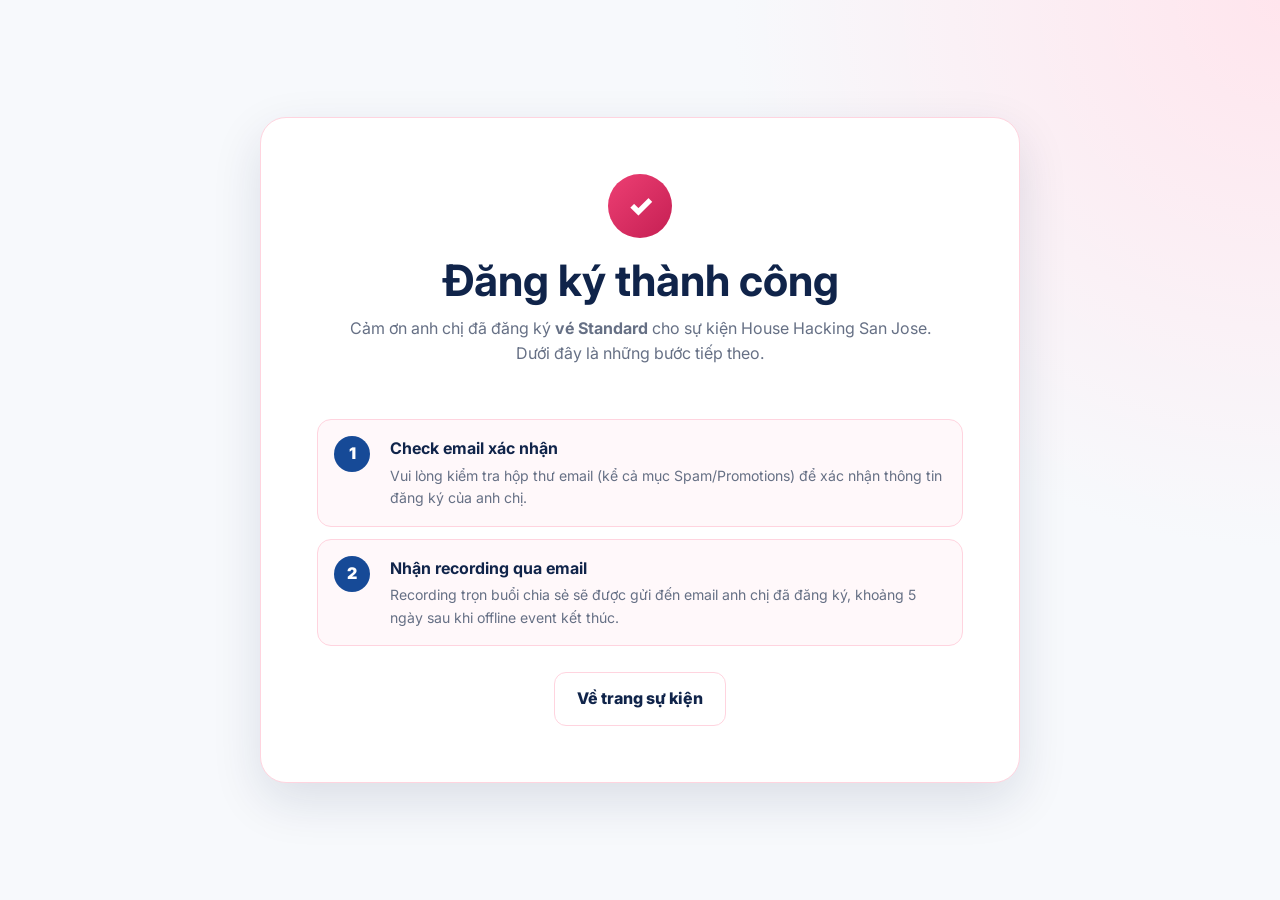
==== standard-ty/index.html @ 675fc3d3 "Initial commit: House Hacking San Jose landing site with Meta Pixel tracking on all pages" ====
<!doctype html>
<html lang="vi">
<head>
  <meta charset="utf-8"><meta name="viewport" content="width=device-width,initial-scale=1">
  <title>Đăng ký thành công — Evan Coaching</title>
  <meta name="description" content="Xác nhận đăng ký vé Standard sự kiện House Hacking San Jose.">
  <link rel="icon" href="../favicon.svg" type="image/svg+xml"><link rel="stylesheet" href="../styles.css">
  <!-- Meta Pixel Code -->
  <script src="/pixel-base.js"></script>
  <!-- End Meta Pixel Code -->
</head>
<body class="thank-page">
<noscript><img height="1" width="1" style="display:none"
src="https://www.facebook.com/tr?id=529476062863594&ev=PageView&noscript=1"
/></noscript>
  <main class="thank-card">
    <span class="success-icon">✓</span>
    <h1>Đăng ký thành công</h1>
    <p class="standard-recap">Cảm ơn anh chị đã đăng ký <strong>vé Standard</strong> cho sự kiện House Hacking San Jose. Dưới đây là những bước tiếp theo.</p>

    <div class="steps">
      <div class="step"><span class="step-num">1</span><div><strong>Check email xác nhận</strong><p>Vui lòng kiểm tra hộp thư email (kể cả mục Spam/Promotions) để xác nhận thông tin đăng ký của anh chị.</p></div></div>
      <div class="step"><span class="step-num">2</span><div><strong>Nhận recording qua email</strong><p>Recording trọn buổi chia sẻ sẽ được gửi đến email anh chị đã đăng ký, khoảng 5 ngày sau khi offline event kết thúc.</p></div></div>
    </div>

    <div class="actions"><a class="btn secondary" href="../" data-track-content="back-to-event">Về trang sự kiện</a></div>
  </main>
  <script src="../app.js"></script>
</body>
</html>
---- styles.css ----
@import url('https://fonts.googleapis.com/css2?family=Inter:wght@400;500;600;700;800;900&display=swap');

:root {
  --ink: #10244a;
  --ink-2: #263b62;
  --blue: #164a97;
  --pink: #ed3f73;
  --pink-dark: #c51f53;
  --rose-50: #fff8fa;
  --rose-100: #ffe9ef;
  --rose-200: #ffd4df;
  --muted: #667085;
  --white: #ffffff;
  --shadow: 0 18px 50px rgba(16, 36, 74, .12);
}

* { box-sizing: border-box; }
html { scroll-behavior: smooth; }
body {
  margin: 0;
  color: var(--ink);
  background: #fff;
  font-family: Inter, system-ui, -apple-system, BlinkMacSystemFont, "Segoe UI", sans-serif;
  font-size: 16px;
  line-height: 1.6;
}
img { display: block; max-width: 100%; }
a { color: inherit; }
button, input, select { font: inherit; }
.container { width: min(1180px, calc(100% - 40px)); margin: 0 auto; }
.eyebrow {
  margin: 0 0 14px;
  color: var(--pink-dark);
  font-size: .82rem;
  font-weight: 900;
  letter-spacing: .12em;
  text-transform: uppercase;
}
.section-title { margin: 0; font-size: clamp(1.9rem, 4.2vw, 3.35rem); line-height: 1.06; letter-spacing: -.045em; }
.section-lede { margin: 22px auto 0; max-width: 680px; color: var(--muted); font-size: 1.05rem; line-height: 1.65; }
.btn {
  display: inline-flex;
  align-items: center;
  justify-content: center;
  min-height: 52px;
  padding: 13px 22px;
  border: 0;
  border-radius: 12px;
  color: white;
  background: linear-gradient(135deg, var(--pink), var(--pink-dark));
  box-shadow: 0 10px 25px rgba(227, 62, 110, .28);
  font-weight: 800;
  text-decoration: none;
  cursor: pointer;
  transition: transform .2s ease, box-shadow .2s ease;
}
.btn:hover { transform: translateY(-2px); box-shadow: 0 14px 30px rgba(227, 62, 110, .34); }
.btn:focus-visible, input:focus-visible, select:focus-visible, a:focus-visible { outline: 3px solid rgba(22, 74, 151, .35); outline-offset: 3px; }
.btn.secondary { color: var(--ink); background: white; border: 1.5px solid var(--rose-200); box-shadow: none; }
.btn.full { width: 100%; }

/* Mobile-only sticky bottom CTA */
.mobile-sticky-cta { display: none; }

/* Hero */
.hero { position: relative; overflow: hidden; background: #eaf5ff; aspect-ratio: 2 / 1; min-height: 500px; }
.hero-bg { position: absolute; inset: 0; width: 100%; height: 100%; object-fit: cover; object-position: 30% center; }
.hero-shell { position: absolute; inset: 0; z-index: 3; display: grid; grid-template-columns: 1fr auto; column-gap: 24px; align-items: center; }
.hero-mobile-copy { display: none; }
.mobile-brand-logo, .mobile-hero-poster { display: none; }
.hero-info { grid-column: 2; justify-self: end; width: 460px; flex-shrink: 0; margin: 0; padding: clamp(22px, 2.6vw, 32px); border: 1px solid rgba(255,255,255,.8); border-radius: 22px; background: rgba(255,248,250,.93); box-shadow: var(--shadow); backdrop-filter: blur(16px); text-align: left; }
.hero-info-subtitle { margin: 0 0 20px; color: var(--ink-2); font-size: .96rem; line-height: 1.55; }
.hero-info-details { display: grid; gap: 10px; padding: 0; margin: 0 0 24px; list-style: none; }
.hero-info-details li { padding: 12px 14px; border: 1px solid var(--rose-200); border-radius: 12px; color: var(--ink); background: #fff; font-size: .92rem; font-weight: 700; }
.hero-slots-note { margin: 12px 0 22px; color: var(--pink-dark); font-size: .88rem; font-weight: 800; }

/* Reusable badge + accent + reveal-on-scroll */
.badge-pill { display: inline-flex; width: fit-content; margin: 0 auto 16px; padding: 8px 16px; border: 1px solid var(--rose-200); border-radius: 999px; color: var(--pink-dark); background: var(--rose-100); font-size: .8rem; font-weight: 700; letter-spacing: .02em; }
.accent { color: var(--pink); }
.reveal-card { opacity: 0; transform: translateY(28px); transition: transform .3s ease, box-shadow .3s ease, opacity .6s ease, transform .6s ease; }
.reveal-card.is-visible { opacity: 1; transform: translateY(0); }

/* Intro header (below hero) */
.intro-header { padding: 64px 0 40px; text-align: center; }
.intro-title { margin: 0 auto; max-width: 760px; color: var(--ink); font-size: clamp(2.1rem, 4.8vw, 3.6rem); font-weight: 900; line-height: 1.05; letter-spacing: -.04em; }
.intro-subheading { margin: 20px auto 0; max-width: 680px; color: var(--pink-dark); font-size: clamp(1.4rem, 3vw, 2.15rem); font-weight: 800; line-height: 1.25; letter-spacing: -.01em; }
.intro-subheading .accent { color: var(--pink-dark); }
.intro-lede { margin: 24px auto 0; max-width: 560px; color: var(--muted); font-size: 1rem; line-height: 1.6; }

/* WHO / Pain point */
.who-section { padding: 48px 0 56px; border-top: 1px solid var(--rose-200); text-align: center; }
.who-section .section-title { max-width: 700px; margin: 0 auto; }
.who-grid { display: grid; grid-template-columns: repeat(2, 1fr); gap: 20px; margin-top: 42px; text-align: left; }
.who-card { display: flex; gap: 14px; align-items: flex-start; padding: 22px 24px; border: 1px solid var(--rose-200); border-radius: 16px; background: var(--rose-50); box-shadow: 0 8px 20px rgba(16,36,74,.05); }
.who-icon { display: flex; flex-shrink: 0; align-items: center; justify-content: center; width: 44px; height: 44px; border-radius: 12px; background: #fff; box-shadow: 0 4px 10px rgba(16,36,74,.08); font-size: 1.3rem; }
.who-card p { margin: 0; color: var(--ink-2); font-size: 1rem; font-weight: 600; line-height: 1.55; }

/* Fit / qualifying section */
.fit-section { padding: 56px 0; background: var(--rose-50); text-align: center; }
.fit-section .section-title { max-width: 760px; margin: 0 auto; }
.fit-grid { display: grid; gap: 14px; max-width: 760px; margin: 32px auto 0; text-align: left; }
.fit-item { display: flex; gap: 12px; align-items: flex-start; padding: 16px 20px; border: 1px solid var(--rose-200); border-radius: 14px; background: #fff; }
.fit-item .check { flex-shrink: 0; color: #07854d; font-size: 1.1rem; font-weight: 900; }
.fit-item p { margin: 0; color: var(--ink); font-size: .98rem; font-weight: 700; line-height: 1.5; }
.fit-note { max-width: 640px; margin: 28px auto 0; padding: 14px 18px; border: 1px dashed var(--rose-200); border-radius: 12px; color: var(--muted); font-size: .85rem; line-height: 1.5; }
.fit-note strong { color: var(--pink-dark); }

/* Countdown */
.countdown-section { padding: 52px 0; color: #fff; background: linear-gradient(120deg, #10244a, #164a97); }
.countdown-grid { display: grid; grid-template-columns: 1fr auto; gap: 36px; align-items: center; }
.countdown-section .eyebrow { color: #ff9fba; }
.countdown-section h2 { margin: 0; font-size: clamp(1.55rem, 3vw, 2.4rem); line-height: 1.2; }
.event-details { display: flex; flex-wrap: wrap; gap: 10px 22px; margin-top: 26px; color: #d9e6ff; font-size: .92rem; }
.prominent-details { font-size: 1.08rem; font-weight: 800; }
.timer { display: grid; grid-template-columns: repeat(4, 82px); gap: 10px; }
.time-box { padding: 12px 8px; border: 1px solid rgba(255,255,255,.22); border-radius: 14px; background: rgba(255,255,255,.1); text-align: center; }
.time-box strong { display: block; font-size: 1.8rem; line-height: 1.05; }
.time-box span { font-size: .66rem; letter-spacing: .08em; opacity: .78; }
.countdown-timer-col { display: flex; flex-direction: column; align-items: center; gap: 18px; }
.countdown-cta { width: 100%; max-width: 340px; }

/* Solution / video */
.solution-section { padding: 88px 0 92px; text-align: center; }
.solution-section .section-title { max-width: 640px; margin: 0 auto; }
.video-hook { display: flex; align-items: center; justify-content: center; gap: 10px; margin: 22px auto 0; color: var(--pink-dark); font-size: .88rem; font-weight: 900; letter-spacing: .04em; }
.video-hook span { color: var(--pink); font-size: 1.05rem; animation: video-hook-bounce 1.4s ease-in-out infinite; }
.video-hook span:last-child { animation-delay: .15s; }
@keyframes video-hook-bounce { 0%, 100% { transform: translateY(0); } 50% { transform: translateY(4px); } }
.video-wrap { position: relative; overflow: hidden; max-width: 800px; margin: 14px auto 0; aspect-ratio: 16/9; border-radius: 22px; background: #0b1630; box-shadow: var(--shadow); }
.video-wrap iframe { width: 100%; height: 100%; border: 0; }
.video-timer { display: grid; grid-template-columns: repeat(4, 76px); gap: 10px; justify-content: center; margin: 28px auto 0; }
.video-timer .time-box { padding: 10px 6px; border: 1px solid var(--rose-200); border-radius: 12px; background: var(--rose-50); }
.video-timer .time-box strong { display: block; color: var(--ink); font-size: 1.5rem; line-height: 1.05; }
.video-timer .time-box span { color: var(--muted); font-size: .64rem; letter-spacing: .08em; }
.video-cta { margin: 24px auto 0; }

.speakers-section { padding: 40px 0 76px; background: var(--rose-50); }
.speakers-head { margin-bottom: 24px; text-align: center; }
.speaker-grid { max-width: 800px; margin: 0 auto; display: grid; grid-template-columns: repeat(3, 1fr); gap: 36px; }
.speaker-card { overflow: hidden; border-radius: 16px; background: none; opacity: 0; transform: translateY(28px); transition: transform .4s ease, opacity .6s ease; }
.speaker-card.is-visible { opacity: 1; transform: translateY(0); }
.speaker-card:hover { transform: translateY(-6px); }
.speaker-card img { display: block; width: 100%; aspect-ratio: 5/8; object-fit: cover; }

/* Agenda */
.agenda-section { padding: 64px 0 64px; background: #fff; border-top: 1px solid var(--rose-200); }
.agenda-head { margin-bottom: 32px; text-align: center; }
.agenda-grid { display: grid; grid-template-columns: repeat(3, 1fr); gap: 22px; }
.agenda-card { padding: 28px 24px; border: 1px solid var(--rose-200); border-radius: 16px; background: var(--rose-50); opacity: 0; transform: translateY(24px); transition: opacity .6s ease, transform .6s ease; }
.agenda-card.is-visible { opacity: 1; transform: translateY(0); }
.agenda-num { display: block; margin-bottom: 12px; color: var(--pink); font-size: 2.8rem; font-weight: 900; letter-spacing: -.03em; }
.agenda-card h3 { margin: 0 0 10px; color: var(--ink); font-size: 1.08rem; font-weight: 800; line-height: 1.4; }
.agenda-card h3 .accent { color: var(--pink); }
.agenda-card p { margin: 0; color: var(--muted); font-size: .88rem; line-height: 1.6; }
.agenda-note { max-width: 680px; margin: 34px auto 0; color: var(--muted); font-size: .92rem; line-height: 1.65; text-align: center; }
.agenda-cta-wrap { margin-top: 22px; text-align: center; }

/* Tickets */
.tickets-section { padding: 94px 0; }
.tickets-head { margin-bottom: 42px; text-align: center; }
.ticket-grid { display: grid; grid-template-columns: 1fr 1fr; gap: 28px; align-items: stretch; max-width: 1000px; margin: 0 auto; }
.ticket-card { position: relative; display: flex; flex-direction: column; justify-content: space-between; padding: 32px 28px; border: 1px solid var(--rose-200); border-radius: 20px; background: #fff; box-shadow: 0 10px 25px rgba(180,24,36,.05); }
.ticket-card.vip { border: 2px solid var(--pink); background: linear-gradient(180deg, var(--rose-50), #fff); box-shadow: 0 16px 36px rgba(227,78,107,.12); }
.ticket-badge { position: absolute; top: -15px; left: 50%; transform: translateX(-50%); padding: 6px 17px; border-radius: 20px; color: #fff; background: linear-gradient(135deg,var(--pink),var(--pink-dark)); font-size: .68rem; font-weight: 900; letter-spacing: .06em; white-space: nowrap; }
.ticket-kicker { color: var(--muted); font-size: .73rem; font-weight: 900; letter-spacing: .1em; }
.ticket-card.vip .ticket-kicker { color: var(--pink-dark); }
.ticket-card h3 { margin: 5px 0 16px; font-size: 1.5rem; }
.price { display: flex; align-items: baseline; gap: 8px; padding-bottom: 18px; border-bottom: 1px dashed var(--rose-200); }
.price strong { color: var(--pink); font-size: 2.5rem; line-height: 1; }
.price span { color: var(--muted); font-size: .84rem; }
.tag { display: inline-block; margin: 10px 0 14px; padding: 4px 9px; border: 1px solid var(--rose-200); border-radius: 7px; color: var(--pink-dark); background: var(--rose-50); font-size: .74rem; font-weight: 700; }
.perks { padding: 0; margin: 0 0 24px; list-style: none; }
.perks li { display: flex; gap: 9px; margin: 11px 0; color: #3d4c67; font-size: .9rem; line-height: 1.48; }
.perks li::before { content: "✓"; color: var(--pink); font-weight: 900; }
.vip-highlight { margin: 0 0 16px; padding-bottom: 12px; border-bottom: 1px dashed var(--rose-200); }
.vip-highlight b { display: block; margin-bottom: 6px; color: var(--pink-dark); font-size: .75rem; letter-spacing: .05em; }
.vip-highlight-sub { display: block; margin-bottom: 10px; color: var(--muted); font-size: .76rem; font-weight: 700; letter-spacing: .02em; }
.vip-highlight p { margin: 6px 0; color: var(--pink-dark); font-size: .92rem; font-weight: 800; line-height: 1.4; }
.microcopy { margin: 8px 0 0; color: var(--muted); text-align: center; font-size: .75rem; }

/* CTA/footer */
.closing { padding: 78px 0; color: var(--ink); background: var(--rose-50); text-align: center; border-top: 1px solid var(--rose-200); }
.closing .section-title { max-width: 700px; margin: 0 auto; }
.closing-contrast { display: grid; grid-template-columns: repeat(2, 1fr); gap: 20px; max-width: 900px; margin: 36px auto 0; text-align: left; }
.closing-col { padding: 26px 26px; border-radius: 18px; }
.closing-col-label { display: block; margin-bottom: 10px; font-size: .76rem; font-weight: 900; letter-spacing: .05em; text-transform: uppercase; }
.closing-col p { margin: 0; font-size: .98rem; line-height: 1.6; font-weight: 600; }
.closing-before { border: 1px solid rgba(197,31,83,.22); background: var(--rose-100); }
.closing-before .closing-col-label { color: var(--pink-dark); }
.closing-before p { color: var(--ink-2); }
.closing-after { border: 1px solid rgba(7,133,77,.28); background: #f2fbf6; }
.closing-after .closing-col-label { color: #07854d; }
.closing-after p { color: var(--ink); }
.closing-subtext { max-width: 640px; margin: 30px auto 0; color: var(--muted); font-size: 1rem; line-height: 1.6; font-weight: 600; }
.closing-actions { display: flex; flex-wrap: wrap; align-items: center; justify-content: center; gap: 14px; margin-top: 26px; }
.btn.closing-single-cta { min-width: 0; min-height: 42px; padding: 9px 22px; color: #fff; background: var(--blue); border: none; box-shadow: 0 8px 18px rgba(22,74,151,.25); font-size: .86rem; }
.btn.closing-single-cta:hover { background: #0d3a7a; box-shadow: 0 10px 22px rgba(22,74,151,.3); }
.closing-ps { max-width: 640px; margin: 26px auto 0; padding: 14px 18px; border: 1px dashed var(--rose-200); border-radius: 12px; color: var(--muted); font-size: .84rem; line-height: 1.55; }
.closing-ps strong { color: var(--pink-dark); }
.site-footer { padding: 64px 0 34px; color: var(--ink); background: #fff; border-top: 1px solid #f0f2f5; }
.footer-grid { display: grid; grid-template-columns: .9fr 1fr .8fr 1.25fr; gap: 56px; align-items: start; }
.footer-col a { display: block; margin: 0 0 17px; color: #081a3c; font-size: .94rem; font-weight: 500; text-decoration: none; }
.footer-col a:hover { color: var(--pink-dark); }
.footer-primary a { margin-bottom: 14px; font-size: 1.55rem; font-weight: 700; line-height: 1.12; letter-spacing: -.035em; }
.footer-brand { display: flex; flex-direction: column; align-items: flex-start; gap: 18px; }
.footer-logo { display: flex; justify-content: flex-start; text-decoration: none; }
.footer-logo img { width: 150px; height: auto; }
.footer-certs { display: flex; flex-direction: column; align-items: flex-start; gap: 12px; }
.footer-certs img { height: 32px; width: auto; }
.footer-license { display: flex; flex-direction: column; align-items: flex-start; gap: 3px; color: var(--muted); font-size: .74rem; font-weight: 600; text-align: left; }
.copyright { margin-top: 44px; padding-top: 28px; border-top: 1px solid #e4e7ec; color: var(--ink-2); font-size: .9rem; text-align: center; }

/* Form pages */
.form-page { min-height: 100vh; padding: 16px 0 70px; background: radial-gradient(circle at top right, #ffe8ef 0, transparent 30%), #f7f9fc; }
.brand-link { display: none; align-items: center; margin-bottom: 28px; text-decoration: none; }
.brand-link img { width: 132px; height: auto; }
.form-layout { max-width: 1040px; margin: 0 auto; }
.ticket-highlight { color: var(--pink-dark); }

/* Unified master card: one shell, two tinted zones, thin divider between them */
.form-unified-card { display: grid; grid-template-columns: .72fr 1.28fr; align-items: stretch; border: 1px solid var(--rose-200); border-radius: 22px; background: #fff; box-shadow: var(--shadow); overflow: hidden; }
.vip-flow { min-width: 0; }
.form-summary { padding: 40px 34px; background: var(--rose-50); border-right: 1px solid var(--rose-200); }
.eva-sidebar-badge { display: inline-flex; align-items: center; width: fit-content; margin-bottom: 16px; padding: 4px 12px; border-radius: 20px; background: var(--pink-dark); color: #fff; font-size: 11px; font-weight: 800; text-transform: uppercase; letter-spacing: .5px; }
.form-summary h1 { margin: 6px 0 12px; color: var(--ink); font-size: 2rem; line-height: 1.15; }
.form-summary p { color: var(--ink-2); }
.summary-list { padding: 0; margin: 22px 0 0; list-style: none; }
.summary-list li { margin: 11px 0; color: var(--ink); font-size: .9rem; }
.form-card { padding: 40px 34px; border: none; border-radius: 0; background: transparent; box-shadow: none; }
.form-card h2 { margin: 0 0 6px; font-size: 1.55rem; }
.form-intro { margin: 0 0 24px; color: var(--muted); font-size: .9rem; }
.step-heading { margin-bottom: 26px; padding-bottom: 22px; border-bottom: 1px solid var(--rose-200); }
.step-heading h2 { margin: 0; color: var(--blue); font-size: 1.8rem; font-weight: 900; text-transform: uppercase; }
.step-heading .form-intro { margin: 7px 0 0; max-width: 560px; font-size: .98rem; line-height: 1.55; }
.field { margin-bottom: 20px; }
.field label, .field legend { display: block; margin-bottom: 7px; color: var(--ink); font-size: .9rem; font-weight: 750; }
.required { color: var(--pink); }
.field input[type="text"], .field input[type="tel"], .field input[type="email"], .field select { width: 100%; min-height: 48px; padding: 11px 13px; border: 1px solid var(--rose-200); border-radius: 10px; color: var(--ink); background: var(--rose-50); }
.field input:focus, .field select:focus { border-color: var(--pink); background: #fff; outline: 3px solid rgba(237,63,115,.1); }
.two-col { display: grid; grid-template-columns: 1fr 1fr; gap: 16px; }
fieldset { padding: 0; border: 0; }
.radio-grid { display: grid; grid-template-columns: repeat(3,1fr); gap: 10px; }
.radio-box { display: flex; gap: 8px; align-items: center; min-height: 48px; padding: 10px 12px; border: 1px solid var(--rose-200); border-radius: 10px; background: var(--rose-50); font-size: .84rem; cursor: pointer; }
.field label.radio-box { display: flex; margin-bottom: 0; }
.radio-box:has(input:checked) { border-color: var(--pink); background: #fff; box-shadow: 0 0 0 3px rgba(237,63,115,.08); }
.radio-box input { accent-color: var(--pink); }
.consent { display: flex; gap: 10px; align-items: flex-start; margin: 20px 0; color: #526078; font-size: .8rem; }
.consent input { margin-top: 3px; accent-color: var(--pink); }
.secure-note { margin: 12px 0 0; color: var(--muted); text-align: center; font-size: .72rem; }
.survey-question { margin: 0; padding: 24px; border: 2px solid rgba(237,63,115,.45); border-radius: 18px; background: linear-gradient(145deg, #fff5f8 0%, #ffffff 58%, #f6faff 100%); box-shadow: 0 16px 38px rgba(197,31,83,.12); }
.survey-question .question-title { width: 100%; margin: 10px 0 16px; color: var(--ink); font-size: 1.08rem; line-height: 1.4; }
.question-meta { display: flex; align-items: center; justify-content: space-between; color: var(--pink-dark); font-size: .72rem; font-weight: 900; letter-spacing: .06em; text-transform: uppercase; }
.question-meta span:last-child { color: #8a96aa; }
.choice-list { grid-template-columns: 1fr; }
.choice-list .radio-box { min-height: 58px; padding: 13px 14px; font-size: .92rem; }
.choice-list .radio-box > span { display: block; }
.choice-list small { display: block; margin-top: 2px; color: var(--muted); font-size: .75rem; font-weight: 500; line-height: 1.35; }
.consent-card { margin: 0; padding: 16px; border: 1px solid var(--rose-200); border-radius: 12px; background: var(--rose-50); font-size: .88rem; line-height: 1.5; cursor: pointer; }
.consent-card:has(input:checked) { border-color: var(--pink); background: white; box-shadow: 0 0 0 3px rgba(237,63,115,.08); }
.step-back { display: inline-flex; align-items: center; min-height: 28px; margin: 0 0 16px; padding: 4px 8px; border: 0; border-radius: 7px; color: #7b879b; background: #eef1f5; box-shadow: none; font-size: .72rem; font-weight: 700; line-height: 1; text-decoration: none; cursor: pointer; }
.step-back:hover { color: #526078; background: #e4e8ee; }
.survey-card-footer { display: flex; justify-content: flex-end; margin-top: 22px; padding-top: 18px; border-top: 1px solid rgba(237,63,115,.14); }
.step-next { min-height: 44px; padding: 11px 22px; border-radius: 10px; font-size: .88rem; }
.survey-contact { margin: 0; padding: 24px; border: 2px solid rgba(22,74,151,.24); border-radius: 18px; background: linear-gradient(145deg, #f3f8ff, #fff); box-shadow: 0 16px 38px rgba(22,74,151,.11); }
.ticket-confirmation, .checkout-total { display: flex; justify-content: space-between; gap: 12px; padding: 13px 14px; border: 1px solid var(--rose-200); border-radius: 10px; color: var(--ink-2); background: var(--rose-50); font-size: .88rem; }
.checkout-total { margin: 20px 0; align-items: center; color: var(--ink); font-size: 1rem; }
.checkout-total strong { color: var(--pink-dark); font-size: 1.35rem; }
.contact-heading { margin-bottom: 22px; }
.contact-heading > span { color: var(--blue); font-size: .72rem; font-weight: 900; letter-spacing: .08em; text-transform: uppercase; }
.contact-heading h3 { margin: 5px 0 5px; font-size: 1.3rem; }
.contact-heading p { margin: 0; color: var(--muted); font-size: .84rem; }
.vip-final-step { margin: 0; }
.vip-final-step .step-heading { margin-bottom: 24px; }
.survey-slide[hidden] { display: none; }
.survey-slide.is-active { animation: survey-reveal .32s ease-out both; }
@keyframes survey-reveal { from { opacity: 0; transform: translateY(12px); } to { opacity: 1; transform: translateY(0); } }

/* HubSpot embedded form (Standard/VIP registration) — flat, no nested box */
.eva-hs-form-wrapper { background: transparent; border: none; border-radius: 0; padding: 0; max-width: 100%; margin: 0; box-shadow: none; }
.eva-hs-form-wrapper .hs-form, .eva-hs-form-wrapper fieldset { max-width: 100% !important; border: none !important; padding: 0 !important; margin: 0 !important; }
.eva-hs-form-wrapper .hs-richtext { font-size: 14px; font-weight: 800; color: var(--pink-dark); text-transform: uppercase; margin-bottom: 12px; }
.eva-hs-form-wrapper label.hs-form-field-display { font-size: 20px !important; font-weight: 800 !important; color: var(--ink) !important; margin-bottom: 24px !important; display: block !important; }
.eva-hs-form-wrapper .hs-form-required { color: var(--pink-dark); }
.eva-hs-form-wrapper ul.inputs-list { list-style: none; padding: 0 !important; margin: 0 0 24px 0 !important; display: flex; flex-direction: column; gap: 16px; }
.eva-hs-form-wrapper ul.inputs-list li { background: var(--rose-50); border: 1.5px solid var(--rose-200); border-radius: 12px; padding: 16px 20px; transition: all .2s ease; cursor: pointer; }
.eva-hs-form-wrapper ul.inputs-list li:hover { border-color: var(--pink-dark); background: #ffffff; }
.eva-hs-form-wrapper ul.inputs-list label { display: flex !important; align-items: center !important; gap: 12px !important; font-size: 16px !important; font-weight: 700 !important; color: var(--ink) !important; cursor: pointer; margin: 0 !important; }
.eva-hs-form-wrapper input[type="radio"], .eva-hs-form-wrapper input[type="checkbox"] { accent-color: var(--pink-dark); width: 20px; height: 20px; cursor: pointer; margin: 0 !important; }
.eva-hs-form-wrapper .field.hs-input, .eva-hs-form-wrapper input[type="text"], .eva-hs-form-wrapper input[type="tel"], .eva-hs-form-wrapper input[type="email"] { width: 100% !important; min-height: 48px; padding: 11px 13px; border: 1px solid var(--rose-200); border-radius: 10px; color: var(--ink); background: var(--rose-50); box-sizing: border-box; }
.eva-hs-form-wrapper input[type="text"]:focus, .eva-hs-form-wrapper input[type="tel"]:focus, .eva-hs-form-wrapper input[type="email"]:focus { border-color: var(--pink-dark); background: #fff; outline: 3px solid rgba(237,63,115,.1); }
.eva-hs-form-wrapper .hs_submit, .eva-hs-form-wrapper .actions { text-align: right; margin-top: 32px; border-top: 1px solid var(--rose-200); padding-top: 24px; }
.eva-hs-form-wrapper input[type="submit"], .eva-hs-form-wrapper button.hs-button { background: linear-gradient(135deg, var(--pink) 0%, var(--pink-dark) 100%) !important; color: #ffffff !important; font-size: 16px !important; font-weight: 800 !important; padding: 14px 32px !important; border: none !important; border-radius: 12px !important; cursor: pointer; box-shadow: 0 8px 20px rgba(237,63,115,.25) !important; transition: transform .2s ease !important; }
.eva-hs-form-wrapper input[type="submit"]:hover, .eva-hs-form-wrapper button.hs-button:hover { transform: translateY(-2px) !important; }
.eva-hs-form-wrapper .eva-btn-next-arrow { position: relative; padding-right: 48px !important; }
.eva-hs-form-wrapper button.hs-button::after { content: " →"; }
.eva-hs-form-wrapper .eva-btn-back-arrow { background: #f1f5f9 !important; color: #64748b !important; font-size: 14px !important; font-weight: 600 !important; padding: 8px 16px !important; border-radius: 8px !important; border: none !important; cursor: pointer; margin-bottom: 24px; display: inline-block; }
.eva-hs-form-wrapper .eva-btn-back-arrow::before { content: "← "; }
.eva-hs-form-wrapper .hs-error-msgs { padding: 0; margin: 6px 0 0; list-style: none; color: var(--pink-dark); font-size: .8rem; }

/* Thank you */
.thank-page { display: grid; min-height: 100vh; place-items: center; padding: 40px 20px; background: radial-gradient(circle at top right,#ffe5ed,transparent 35%), #f7f9fc; }
.thank-card { width: min(760px,100%); padding: clamp(28px,6vw,56px); border: 1px solid var(--rose-200); border-radius: 26px; background: #fff; box-shadow: var(--shadow); text-align: center; }
.success-icon { display: flex; width: 64px; height: 64px; align-items: center; justify-content: center; margin: 0 auto; border-radius: 50%; color: white; background: linear-gradient(135deg,var(--pink),var(--pink-dark)); font-size: 1.8rem; font-weight: 900; }
.thank-card h1 { margin: 18px 0 10px; font-size: clamp(1.8rem,5vw,2.7rem); line-height: 1.15; }
.thank-card > p { margin: 0 auto 26px; max-width: 610px; color: var(--muted); }
.ticket-followups { display: grid; gap: 12px; max-width: 650px; margin: 18px auto 28px; }
.ticket-followup { display: grid; gap: 5px; margin: 0; line-height: 1.55; }
.ticket-followup strong { font-size: .98rem; }
.ticket-followup span { color: var(--muted); font-size: .96rem; font-weight: 500; }
.ticket-followup-vip strong { color: var(--pink-dark); }
.ticket-followup-standard strong { color: var(--blue); }
.vip-call-highlight { display: flex; align-items: center; gap: 16px; max-width: 650px; margin: 18px auto 28px; padding: 18px 22px; border: 1.5px solid var(--pink-dark); border-radius: 16px; background: var(--rose-100); text-align: left; }
.vip-call-icon { flex: none; display: flex; width: 46px; height: 46px; align-items: center; justify-content: center; border-radius: 50%; background: var(--pink-dark); font-size: 1.35rem; }
.vip-call-highlight p { margin: 0; color: var(--ink); font-size: .98rem; line-height: 1.55; }
.vip-call-highlight strong { color: var(--pink-dark); }
.vip-call-number { white-space: nowrap; }
.standard-recap { max-width: 610px; margin: 0 auto 26px; color: var(--muted); }
.steps { display: grid; gap: 12px; margin: 26px 0; text-align: left; }
.step { display: grid; grid-template-columns: 42px 1fr; gap: 14px; align-items: start; padding: 16px; border: 1px solid var(--rose-200); border-radius: 14px; background: var(--rose-50); }
.step-num { display: flex; width: 36px; height: 36px; align-items: center; justify-content: center; border-radius: 50%; color: white; background: var(--blue); font-weight: 900; }
.step strong { display: block; margin-bottom: 3px; }
.step p { margin: 0; color: var(--muted); font-size: .88rem; }
.step-video { position: relative; overflow: hidden; grid-column: 1 / -1; margin-top: 12px; border-radius: 14px; aspect-ratio: 16 / 9; background: #0b1630; box-shadow: 0 10px 24px rgba(16,36,74,.14); }
.step-video iframe { position: absolute; inset: 0; width: 100%; height: 100%; border: 0; }
.actions { display: flex; flex-wrap: wrap; gap: 12px; justify-content: center; }

/* Visual reading order (independent of DOM order above). */
main { display: flex; flex-direction: column; }
main > .hero { order: 10; }
main > .intro-header { order: 20; }
main > .who-section { order: 30; }
main > .fit-section { order: 40; }
main > .solution-section { order: 50; }
main > .speakers-section { order: 70; }
main > .agenda-section { order: 80; }
main > .tickets-section { order: 90; }
main > .countdown-section { order: 95; }
main > .closing { order: 100; }

@media (max-width: 900px) {
  .countdown-grid { grid-template-columns: 1fr; }
  .timer { grid-template-columns: repeat(4,1fr); }
  .footer-grid { grid-template-columns: 1fr 1fr; gap: 34px; }
  .footer-logo { justify-content: flex-start; }
  .footer-brand { align-items: flex-start; }
  .footer-certs { justify-content: flex-start; }
  .footer-license { align-items: flex-start; text-align: left; }
  .form-unified-card { grid-template-columns: 1fr; }
  .form-summary { border-right: none; border-bottom: 1px solid var(--rose-200); }
}

@media (max-width: 767px) {
  .container { width: min(100% - 28px, 620px); }
  .hero {
    aspect-ratio: auto;
    min-height: auto;
    padding: 0;
    isolation: isolate;
    background: linear-gradient(155deg, #f1f8ff 0%, #f8fbff 54%, #fff8fa 100%);
  }
  .hero::before {
    content: "";
    position: absolute;
    z-index: 0;
    inset: -12%;
    background:
      radial-gradient(circle at 18% 16%, rgba(22,74,151,.16), transparent 34%),
      radial-gradient(circle at 88% 32%, rgba(83,161,217,.12), transparent 32%),
      radial-gradient(circle at 55% 72%, rgba(237,63,115,.08), transparent 36%);
    filter: blur(30px);
  }
  .hero-bg { display: none; }
  .hero-shell { position: static; display: block; min-height: auto; margin-top: 0; padding: 48px 0 36px; }
  .hero-mobile-copy { display: block; position: relative; z-index: 2; max-width: 540px; margin: 0 auto; padding: 0 5px; text-align: center; }
  .mobile-brand-logo { display: block; width: min(110px, 30vw); height: auto; margin: 0 auto 14px; }
  .mobile-hero-poster { display: block; width: 100%; height: auto; margin: 0 auto 18px; border-radius: 18px; box-shadow: 0 12px 28px rgba(16,36,74,.12); }
  .hero-mobile-copy .event-pill, #mobile-hero-title, .hero-mobile-copy .hero-subtitle, .hero-mobile-highlights { display: none; }
  .hero-mobile-copy .event-pill {
    display: inline-block;
    padding: 7px 13px;
    border-radius: 8px;
    color: white;
    background: var(--blue);
    box-shadow: 0 7px 18px rgba(22,74,151,.18);
    font-size: .72rem;
    font-weight: 900;
    letter-spacing: .08em;
  }
  #mobile-hero-title {
    margin: 20px auto 14px;
    color: var(--blue);
    font-size: clamp(2.55rem, 12.5vw, 4rem);
    font-weight: 900;
    line-height: .92;
    letter-spacing: -.055em;
    text-transform: uppercase;
  }
  #mobile-hero-title .headline-lead {
    display: block;
    margin-bottom: 8px;
    font-size: .68em;
    line-height: 1;
  }
  #mobile-hero-title strong {
    display: block;
    color: var(--pink);
    font-size: 1.55em;
    line-height: .86;
    letter-spacing: -.07em;
  }
  #mobile-hero-title .headline-payment {
    display: block;
    margin-top: 10px;
    font-size: .73em;
    line-height: .96;
  }
  .hero-mobile-copy .hero-subtitle {
    max-width: 520px;
    margin: 0 auto;
    color: var(--ink-2);
    font-size: 1rem;
    font-weight: 700;
    line-height: 1.55;
  }
  .hero-mobile-highlights {
    display: flex;
    flex-wrap: wrap;
    gap: 8px;
    justify-content: center;
    padding: 0;
    margin: 20px 0 0;
    list-style: none;
  }
  .hero-mobile-highlights li {
    padding: 7px 10px;
    border: 1px solid rgba(22,74,151,.13);
    border-radius: 999px;
    color: var(--blue);
    background: rgba(255,255,255,.72);
    box-shadow: 0 5px 16px rgba(22,74,151,.06);
    font-size: .75rem;
    font-weight: 800;
    line-height: 1.2;
  }
  .hero-info {
    width: 100%;
    margin: 34px 0 0;
    padding: 24px 18px;
    border-color: rgba(255,255,255,.95);
    border-radius: 24px;
    background: rgba(255,255,255,.91);
    box-shadow: 0 18px 42px rgba(16,36,74,.1);
  }
  .timer { gap: 7px; }
  .time-box { padding: 10px 4px; }
  .time-box strong { font-size: 1.35rem; }
  .video-timer { grid-template-columns: repeat(4, 1fr); max-width: 340px; gap: 7px; }
  .video-timer .time-box { padding: 10px 4px; }
  .video-timer .time-box strong { font-size: 1.3rem; }
  .who-grid { grid-template-columns: 1fr; gap: 14px; }
  .who-card { padding: 18px 18px; }
  .speaker-grid { display: flex; gap: 14px; margin: 0 -14px; padding: 4px 14px 10px; overflow-x: auto; scroll-snap-type: x mandatory; -webkit-overflow-scrolling: touch; scrollbar-width: none; }
  .speaker-grid::-webkit-scrollbar { display: none; }
  .speaker-card { flex: 0 0 72%; scroll-snap-align: center; }
  .speaker-card:hover { transform: none; }
  .agenda-grid { grid-template-columns: 1fr; gap: 14px; }
  .agenda-card { padding: 22px 20px; }
  .ticket-grid { grid-template-columns: 1fr; }
  .ticket-card.vip { margin-top: 10px; }
  .countdown-cta { max-width: none; }
  .closing { padding: 56px 0 96px; }
  .closing-contrast { grid-template-columns: 1fr; gap: 14px; }
  .closing-actions { flex-direction: column; }
  .closing-actions .btn { width: 100%; }
  .mobile-sticky-cta {
    display: block;
    position: fixed;
    left: 0;
    right: 0;
    bottom: 0;
    z-index: 40;
    padding: 10px 16px calc(10px + env(safe-area-inset-bottom));
    background: rgba(255,255,255,.97);
    border-top: 1px solid var(--rose-200);
    box-shadow: 0 -10px 26px rgba(16,36,74,.14);
    transform: translateY(120%);
    transition: transform .3s ease;
  }
  .mobile-sticky-cta.is-visible { transform: translateY(0); }
  .mobile-sticky-cta .btn { min-height: 48px; }
  .footer-grid { grid-template-columns: 1fr; }
  .site-footer { padding-top: 46px; padding-bottom: 90px; }
  .footer-primary a { font-size: 1.35rem; }
  .footer-logo { justify-content: flex-start; }
  .footer-brand { align-items: flex-start; }
  .footer-certs { justify-content: flex-start; }
  .footer-license { align-items: flex-start; text-align: left; }
  .two-col, .radio-grid { grid-template-columns: 1fr; }
  .form-summary { padding: 26px 20px; }
  .form-card { padding: 26px 20px; }
  .actions { flex-direction: column; }
  .vip-call-highlight { flex-direction: column; text-align: center; }
  .actions .btn { width: 100%; }
  .brand-link { display: inline-flex; margin-bottom: 16px; }
  .brand-link img { width: 84px; }
  .eva-hs-form-wrapper { padding: 24px 16px; }
  .eva-hs-form-wrapper label.hs-form-field-display { font-size: 18px !important; }
}

@media (prefers-reduced-motion: reduce) {
  html { scroll-behavior: auto; }
  *, *::before, *::after { transition: none !important; }
  .survey-slide.is-active { animation: none !important; }
}
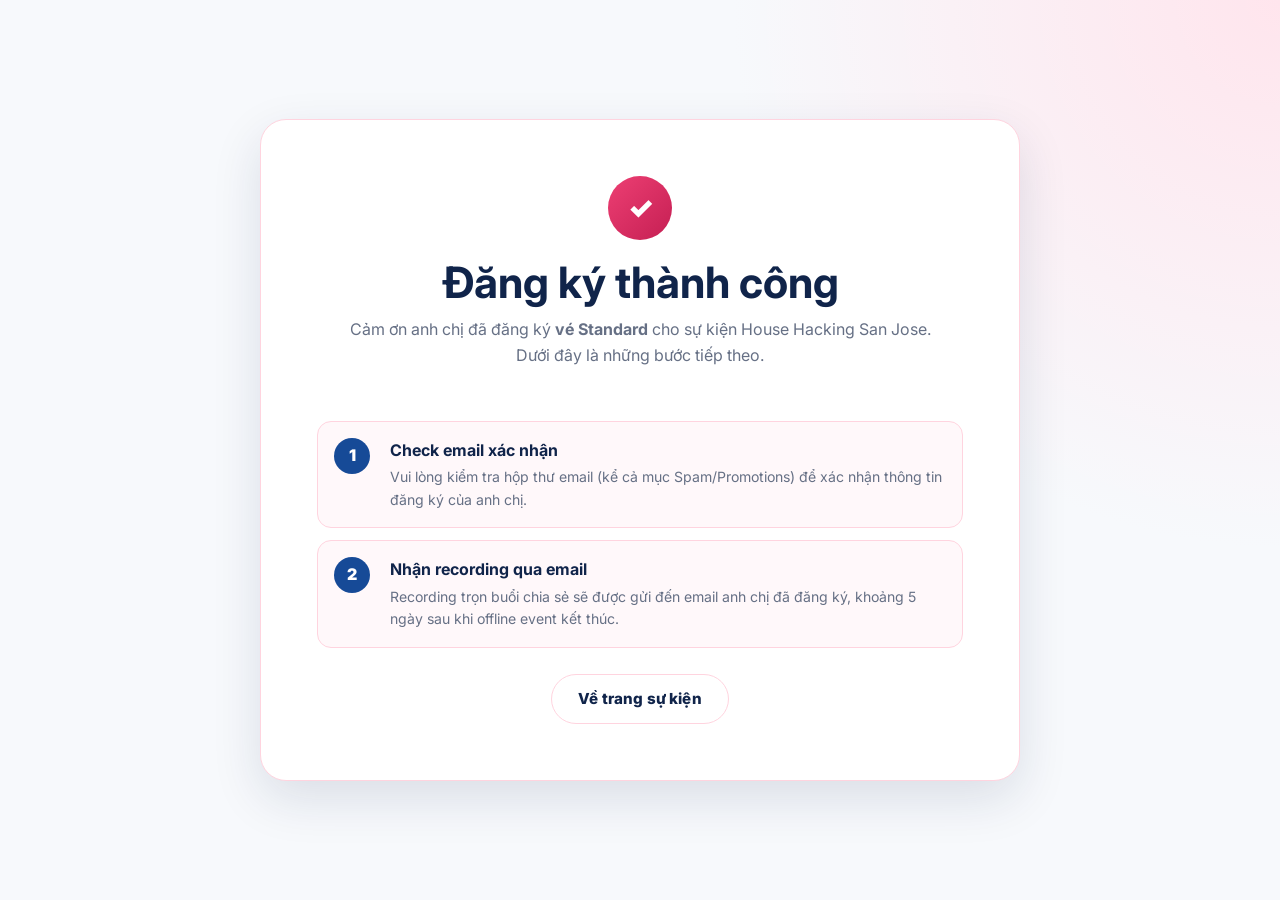
==== commit cbf13984: "Add Meta Pixel Lead/VIPLead/StandardLead events on TYP pages Fire fbq('track', 'Lead') plus a ticket" ====
--- a/standard-ty/index.html
+++ b/standard-ty/index.html
@@ -26,5 +26,25 @@
     <div class="actions"><a class="btn secondary" href="../" data-track-content="back-to-event">Về trang sự kiện</a></div>
   </main>
   <script src="../app.js"></script>
+  <!-- Meta Pixel - Lead Event Trigger (Có chống F5) -->
+  <script>
+    // Kiểm tra xem sự kiện này đã được bắn trong phiên duyệt web này chưa
+    if (!sessionStorage.getItem('standard_lead_fired')) {
+      if (typeof fbq === 'function') {
+        // 1. Bắn Event Chuẩn 'Lead' của Meta (có gửi kèm giá trị)
+        fbq('track', 'Lead', {
+          content_name: 'standard_ticket',
+          value: 50.00,
+          currency: 'USD'
+        });
+
+        // 2. Bắn thêm Custom Event 'StandardLead' để phân biệt riêng với tệp VIP
+        fbq('trackCustom', 'StandardLead');
+
+        // Đánh dấu là đã bắn thành công trong phiên này
+        sessionStorage.setItem('standard_lead_fired', 'true');
+      }
+    }
+  </script>
 </body>
 </html>
--- a/styles.css
+++ b/styles.css
@@ -36,27 +36,33 @@
   letter-spacing: .12em;
   text-transform: uppercase;
 }
+.hero-info .eyebrow { font-size: 1.05rem; }
 .section-title { margin: 0; font-size: clamp(1.9rem, 4.2vw, 3.35rem); line-height: 1.06; letter-spacing: -.045em; }
-.section-lede { margin: 22px auto 0; max-width: 680px; color: var(--muted); font-size: 1.05rem; line-height: 1.65; }
+.section-lede { margin: 30px auto 0; max-width: 680px; color: var(--muted); font-size: 1.05rem; line-height: 1.65; }
 .btn {
   display: inline-flex;
   align-items: center;
   justify-content: center;
-  min-height: 52px;
-  padding: 13px 22px;
+  gap: 8px;
+  min-height: 48px;
+  padding: 12px 26px;
   border: 0;
-  border-radius: 12px;
+  border-radius: 999px;
   color: white;
   background: linear-gradient(135deg, var(--pink), var(--pink-dark));
-  box-shadow: 0 10px 25px rgba(227, 62, 110, .28);
+  box-shadow: 0 10px 25px rgba(227, 62, 110, .28), inset 0 1px 0 rgba(255,255,255,.35);
+  font-size: .95rem;
   font-weight: 800;
+  letter-spacing: .01em;
   text-decoration: none;
   cursor: pointer;
   transition: transform .2s ease, box-shadow .2s ease;
 }
-.btn:hover { transform: translateY(-2px); box-shadow: 0 14px 30px rgba(227, 62, 110, .34); }
+.btn:hover { transform: translateY(-2px); box-shadow: 0 14px 30px rgba(227, 62, 110, .34), inset 0 1px 0 rgba(255,255,255,.35); }
+.btn-arrow { flex: none; transition: transform .2s ease; }
+.btn:hover .btn-arrow { transform: translateX(3px); }
 .btn:focus-visible, input:focus-visible, select:focus-visible, a:focus-visible { outline: 3px solid rgba(22, 74, 151, .35); outline-offset: 3px; }
-.btn.secondary { color: var(--ink); background: white; border: 1.5px solid var(--rose-200); box-shadow: none; }
+.btn.secondary { color: var(--ink); background: white; border: 1.5px solid var(--rose-200); box-shadow: inset 0 1px 0 rgba(255,255,255,.6); }
 .btn.full { width: 100%; }
 
 /* Mobile-only sticky bottom CTA */
@@ -110,7 +116,7 @@
 .countdown-grid { display: grid; grid-template-columns: 1fr auto; gap: 36px; align-items: center; }
 .countdown-section .eyebrow { color: #ff9fba; }
 .countdown-section h2 { margin: 0; font-size: clamp(1.55rem, 3vw, 2.4rem); line-height: 1.2; }
-.event-details { display: flex; flex-wrap: wrap; gap: 10px 22px; margin-top: 26px; color: #d9e6ff; font-size: .92rem; }
+.event-details { display: flex; flex-wrap: wrap; gap: 10px 22px; margin-top: 32px; color: #d9e6ff; font-size: .92rem; }
 .prominent-details { font-size: 1.08rem; font-weight: 800; }
 .timer { display: grid; grid-template-columns: repeat(4, 82px); gap: 10px; }
 .time-box { padding: 12px 8px; border: 1px solid rgba(255,255,255,.22); border-radius: 14px; background: rgba(255,255,255,.1); text-align: center; }
@@ -121,7 +127,7 @@
 
 /* Solution / video */
 .solution-section { padding: 88px 0 92px; text-align: center; }
-.solution-section .section-title { max-width: 640px; margin: 0 auto; }
+.solution-section .section-title { max-width: 860px; margin: 0 auto; }
 .video-hook { display: flex; align-items: center; justify-content: center; gap: 10px; margin: 22px auto 0; color: var(--pink-dark); font-size: .88rem; font-weight: 900; letter-spacing: .04em; }
 .video-hook span { color: var(--pink); font-size: 1.05rem; animation: video-hook-bounce 1.4s ease-in-out infinite; }
 .video-hook span:last-child { animation-delay: .15s; }
@@ -132,51 +138,91 @@
 .video-timer .time-box { padding: 10px 6px; border: 1px solid var(--rose-200); border-radius: 12px; background: var(--rose-50); }
 .video-timer .time-box strong { display: block; color: var(--ink); font-size: 1.5rem; line-height: 1.05; }
 .video-timer .time-box span { color: var(--muted); font-size: .64rem; letter-spacing: .08em; }
-.video-cta { margin: 24px auto 0; }
+.video-cta { margin: 48px auto 0; }
 
 .speakers-section { padding: 40px 0 76px; background: var(--rose-50); }
-.speakers-head { margin-bottom: 24px; text-align: center; }
-.speaker-grid { max-width: 800px; margin: 0 auto; display: grid; grid-template-columns: repeat(3, 1fr); gap: 36px; }
+.speakers-head { margin-bottom: 32px; text-align: center; }
+.speaker-grid { max-width: 940px; margin: 0 auto; display: grid; grid-template-columns: repeat(3, 1fr); gap: 72px; }
 .speaker-card { overflow: hidden; border-radius: 16px; background: none; opacity: 0; transform: translateY(28px); transition: transform .4s ease, opacity .6s ease; }
 .speaker-card.is-visible { opacity: 1; transform: translateY(0); }
 .speaker-card:hover { transform: translateY(-6px); }
-.speaker-card img { display: block; width: 100%; aspect-ratio: 5/8; object-fit: cover; }
+.speaker-card img { display: block; width: 100%; aspect-ratio: 5/8; object-fit: cover; border-radius: 16px; }
+.speaker-caption { margin-top: 18px; text-align: center; }
+.speaker-caption strong { display: block; margin-bottom: 7px; color: var(--ink); font-size: 1.15rem; font-weight: 800; }
+.speaker-caption span { display: -webkit-box; -webkit-box-orient: vertical; -webkit-line-clamp: 2; line-clamp: 2; overflow: hidden; color: var(--ink-2); font-size: .96rem; font-weight: 600; line-height: 1.5; min-height: 2.9em; }
 
 /* Agenda */
 .agenda-section { padding: 64px 0 64px; background: #fff; border-top: 1px solid var(--rose-200); }
-.agenda-head { margin-bottom: 32px; text-align: center; }
+.agenda-head { margin-bottom: 40px; text-align: center; }
+.agenda-section .section-title { max-width: 900px; margin: 0 auto; }
 .agenda-grid { display: grid; grid-template-columns: repeat(3, 1fr); gap: 22px; }
-.agenda-card { padding: 28px 24px; border: 1px solid var(--rose-200); border-radius: 16px; background: var(--rose-50); opacity: 0; transform: translateY(24px); transition: opacity .6s ease, transform .6s ease; }
+.agenda-card { display: flex; flex-direction: column; padding: 26px 24px; border: 1px solid #e2e8f0; border-radius: 20px; background: #fff; opacity: 0; transform: translateY(24px); transition: opacity .6s ease, transform .6s ease, border-color .25s ease, box-shadow .25s ease; }
 .agenda-card.is-visible { opacity: 1; transform: translateY(0); }
-.agenda-num { display: block; margin-bottom: 12px; color: var(--pink); font-size: 2.8rem; font-weight: 900; letter-spacing: -.03em; }
-.agenda-card h3 { margin: 0 0 10px; color: var(--ink); font-size: 1.08rem; font-weight: 800; line-height: 1.4; }
+.agenda-card:hover { border-color: var(--pink); box-shadow: 0 14px 32px rgba(16,36,74,.1); }
+.agenda-card-head { display: flex; align-items: center; gap: 10px; margin-bottom: 16px; }
+.agenda-num { display: flex; flex: none; align-items: center; justify-content: center; width: 40px; height: 40px; border-radius: 12px; color: var(--pink-dark); background: var(--rose-100); font-size: 1.05rem; font-weight: 900; transition: color .25s ease, background .25s ease; }
+.agenda-card:hover .agenda-num { color: #fff; background: linear-gradient(135deg, var(--pink), var(--pink-dark)); }
+.agenda-tag { padding: 5px 12px; border-radius: 999px; color: var(--ink-2); background: var(--rose-50); font-size: .68rem; font-weight: 800; letter-spacing: .04em; text-transform: uppercase; }
+.agenda-card h3 { margin: 0 0 8px; color: var(--ink); font-size: 1.08rem; font-weight: 800; line-height: 1.4; }
 .agenda-card h3 .accent { color: var(--pink); }
-.agenda-card p { margin: 0; color: var(--muted); font-size: .88rem; line-height: 1.6; }
+.agenda-card p { margin: 0; color: var(--muted); font-size: .92rem; font-weight: 500; line-height: 1.6; }
 .agenda-note { max-width: 680px; margin: 34px auto 0; color: var(--muted); font-size: .92rem; line-height: 1.65; text-align: center; }
-.agenda-cta-wrap { margin-top: 22px; text-align: center; }
+.agenda-cta-wrap { margin-top: 36px; text-align: center; }
+
+/* Audience fit / not-fit */
+.audience-section { padding: 72px 0; background: var(--rose-50); border-top: 1px solid var(--rose-200); text-align: center; }
+.audience-section .section-title { max-width: 760px; margin: 0 auto; }
+.audience-grid { display: grid; grid-template-columns: repeat(2, 1fr); gap: 28px; margin-top: 48px; text-align: left; }
+.audience-col { padding: 36px 32px; border-radius: 18px; background: #fff; border: 1px solid var(--rose-200); }
+.audience-col-title { display: block; margin-bottom: 20px; font-size: 1.08rem; font-weight: 900; }
+.audience-fit { border-color: rgba(7,133,77,.28); }
+.audience-fit .audience-col-title { color: #07854d; }
+.audience-unfit .audience-col-title { color: var(--pink-dark); }
+.audience-list { display: grid; gap: 16px; margin: 0; padding: 0; list-style: none; }
+.audience-list li { color: var(--ink-2); font-size: .98rem; font-weight: 600; line-height: 1.6; }
 
 /* Tickets */
-.tickets-section { padding: 94px 0; }
+.tickets-section { padding: 94px 0 140px; }
 .tickets-head { margin-bottom: 42px; text-align: center; }
-.ticket-grid { display: grid; grid-template-columns: 1fr 1fr; gap: 28px; align-items: stretch; max-width: 1000px; margin: 0 auto; }
-.ticket-card { position: relative; display: flex; flex-direction: column; justify-content: space-between; padding: 32px 28px; border: 1px solid var(--rose-200); border-radius: 20px; background: #fff; box-shadow: 0 10px 25px rgba(180,24,36,.05); }
-.ticket-card.vip { border: 2px solid var(--pink); background: linear-gradient(180deg, var(--rose-50), #fff); box-shadow: 0 16px 36px rgba(227,78,107,.12); }
-.ticket-badge { position: absolute; top: -15px; left: 50%; transform: translateX(-50%); padding: 6px 17px; border-radius: 20px; color: #fff; background: linear-gradient(135deg,var(--pink),var(--pink-dark)); font-size: .68rem; font-weight: 900; letter-spacing: .06em; white-space: nowrap; }
 .ticket-kicker { color: var(--muted); font-size: .73rem; font-weight: 900; letter-spacing: .1em; }
-.ticket-card.vip .ticket-kicker { color: var(--pink-dark); }
-.ticket-card h3 { margin: 5px 0 16px; font-size: 1.5rem; }
-.price { display: flex; align-items: baseline; gap: 8px; padding-bottom: 18px; border-bottom: 1px dashed var(--rose-200); }
+.price { display: flex; align-items: baseline; gap: 8px; }
+.price-lg { margin-bottom: 6px; }
 .price strong { color: var(--pink); font-size: 2.5rem; line-height: 1; }
 .price span { color: var(--muted); font-size: .84rem; }
-.tag { display: inline-block; margin: 10px 0 14px; padding: 4px 9px; border: 1px solid var(--rose-200); border-radius: 7px; color: var(--pink-dark); background: var(--rose-50); font-size: .74rem; font-weight: 700; }
-.perks { padding: 0; margin: 0 0 24px; list-style: none; }
-.perks li { display: flex; gap: 9px; margin: 11px 0; color: #3d4c67; font-size: .9rem; line-height: 1.48; }
-.perks li::before { content: "✓"; color: var(--pink); font-weight: 900; }
-.vip-highlight { margin: 0 0 16px; padding-bottom: 12px; border-bottom: 1px dashed var(--rose-200); }
-.vip-highlight b { display: block; margin-bottom: 6px; color: var(--pink-dark); font-size: .75rem; letter-spacing: .05em; }
-.vip-highlight-sub { display: block; margin-bottom: 10px; color: var(--muted); font-size: .76rem; font-weight: 700; letter-spacing: .02em; }
-.vip-highlight p { margin: 6px 0; color: var(--pink-dark); font-size: .92rem; font-weight: 800; line-height: 1.4; }
-.microcopy { margin: 8px 0 0; color: var(--muted); text-align: center; font-size: .75rem; }
+.tag { display: inline-block; margin: 10px 0 18px; padding: 4px 9px; border: 1px solid var(--rose-200); border-radius: 7px; color: var(--pink-dark); background: var(--rose-50); font-size: .74rem; font-weight: 700; }
+.perks { padding: 0; margin: 0; list-style: none; }
+.perks li { display: flex; gap: 10px; align-items: flex-start; margin: 15px 0; color: #334155; font-size: .9rem; line-height: 1.7; }
+.perk-check { flex: none; margin-top: 3px; color: #10b981; }
+.vip-highlight { margin: 0 0 22px; padding-bottom: 20px; border-bottom: 1px solid #f1f5f9; }
+.vip-highlight-title { display: flex; align-items: center; gap: 8px; margin: 0 0 16px; color: #be123c; font-size: .78rem; font-weight: 800; letter-spacing: .08em; text-transform: uppercase; line-height: 1.3; }
+.vip-highlight-title::before { content: ""; flex: none; width: 7px; height: 7px; border-radius: 50%; background: #be123c; }
+.vip-highlight-list { padding: 0; margin: 0; list-style: none; }
+.vip-highlight-list li { display: flex; gap: 10px; align-items: flex-start; margin: 14px 0; }
+.vip-highlight-icon { flex: none; display: flex; align-items: center; justify-content: center; width: 20px; height: 20px; margin-top: 2px; border-radius: 6px; background: #fffbeb; border: 1px solid #fde68a; color: #d97706; font-size: .72rem; line-height: 1; }
+.vip-highlight-list li > span:last-child { color: #334155; font-size: .92rem; font-weight: 500; line-height: 1.65; }
+.vip-highlight-list li strong { color: #0f172a; font-weight: 800; }
+.vip-perks-title { margin: 0 0 14px; color: var(--muted); font-size: .73rem; font-weight: 900; letter-spacing: .1em; text-transform: uppercase; }
+
+.ticket-steps { display: grid; grid-template-columns: repeat(3, 1fr); gap: 20px; max-width: 900px; margin: 0 auto 48px; }
+.ticket-step { display: flex; gap: 14px; align-items: flex-start; }
+.ticket-step-num { flex: none; display: flex; align-items: center; justify-content: center; width: 34px; height: 34px; border-radius: 50%; color: #fff; background: linear-gradient(135deg,var(--pink),var(--pink-dark)); font-weight: 900; font-size: .95rem; }
+.ticket-step-body strong { display: block; margin-bottom: 4px; color: var(--ink); font-size: .98rem; font-weight: 800; }
+.ticket-step-body p { margin: 0; color: var(--muted); font-size: .86rem; line-height: 1.5; }
+
+.vip-feature-card { display: grid; grid-template-columns: .85fr 1.15fr; gap: 0; max-width: 1000px; margin: 0 auto; border-radius: 24px; overflow: hidden; box-shadow: 0 20px 44px rgba(16,36,74,.16); }
+.vip-feature-left { padding: 44px 38px; color: #fff; background: linear-gradient(160deg, var(--ink), var(--blue)); }
+.vip-feature-left h3 { margin: 0 0 10px; font-size: 1.6rem; color: #fff; }
+.vip-feature-sub { margin: 0 0 20px; color: rgba(255,255,255,.75); font-size: .88rem; line-height: 1.5; }
+.vip-feature-left .price span { color: rgba(255,255,255,.7); }
+.vip-feature-left .price-lg strong { color: #fff; font-size: 4rem; font-weight: 900; text-shadow: 0 0 30px rgba(255,255,255,.35); }
+.vip-feature-badge { display: inline-block; margin-bottom: 14px; padding: 6px 14px; border-radius: 20px; background: linear-gradient(135deg,var(--pink),var(--pink-dark)); color: #fff; font-size: .68rem; font-weight: 900; letter-spacing: .06em; }
+.vip-feature-left .btn { display: flex; width: 100%; margin-top: 26px; }
+.vip-feature-right { padding: 44px 38px; background: #fff; }
+
+.ticket-alt-bar { display: flex; align-items: center; justify-content: space-between; gap: 24px; max-width: 1000px; margin: 24px auto 0; padding: 22px 30px; border: 1px solid var(--rose-200); border-radius: 16px; background: var(--rose-50); }
+.ticket-alt-bar .ticket-kicker { margin-bottom: 4px; }
+.ticket-alt-bar p { margin: 0; color: var(--ink-2); font-size: .92rem; line-height: 1.5; }
+.ticket-alt-bar .btn { flex: none; padding: 14px 22px; min-height: auto; }
 
 /* CTA/footer */
 .closing { padding: 78px 0; color: var(--ink); background: var(--rose-50); text-align: center; border-top: 1px solid var(--rose-200); }
@@ -224,6 +270,9 @@
 .eva-sidebar-badge { display: inline-flex; align-items: center; width: fit-content; margin-bottom: 16px; padding: 4px 12px; border-radius: 20px; background: var(--pink-dark); color: #fff; font-size: 11px; font-weight: 800; text-transform: uppercase; letter-spacing: .5px; }
 .form-summary h1 { margin: 6px 0 12px; color: var(--ink); font-size: 2rem; line-height: 1.15; }
 .form-summary p { color: var(--ink-2); }
+.form-important-note { margin: 18px 0 0; padding: 16px 18px; border: 1px solid var(--rose-200); border-left: 4px solid var(--pink); border-radius: 12px; background: #fff; }
+.form-important-note > strong:first-child { display: block; margin-bottom: 6px; color: var(--pink-dark); font-size: .78rem; font-weight: 900; letter-spacing: .08em; text-transform: uppercase; }
+.form-important-note p { margin: 0; color: var(--ink-2); font-size: .88rem; line-height: 1.5; }
 .summary-list { padding: 0; margin: 22px 0 0; list-style: none; }
 .summary-list li { margin: 11px 0; color: var(--ink); font-size: .9rem; }
 .form-card { padding: 40px 34px; border: none; border-radius: 0; background: transparent; box-shadow: none; }
@@ -327,17 +376,17 @@
 /* Visual reading order (independent of DOM order above). */
 main { display: flex; flex-direction: column; }
 main > .hero { order: 10; }
-main > .intro-header { order: 20; }
 main > .who-section { order: 30; }
-main > .fit-section { order: 40; }
 main > .solution-section { order: 50; }
+main > .agenda-section { order: 60; }
+main > .audience-section { order: 65; }
 main > .speakers-section { order: 70; }
-main > .agenda-section { order: 80; }
 main > .tickets-section { order: 90; }
 main > .countdown-section { order: 95; }
 main > .closing { order: 100; }
 
 @media (max-width: 900px) {
+  .agenda-grid { grid-template-columns: repeat(2, 1fr); }
   .countdown-grid { grid-template-columns: 1fr; }
   .timer { grid-template-columns: repeat(4,1fr); }
   .footer-grid { grid-template-columns: 1fr 1fr; gap: 34px; }
@@ -451,22 +500,31 @@
     background: rgba(255,255,255,.91);
     box-shadow: 0 18px 42px rgba(16,36,74,.1);
   }
-  .timer { gap: 7px; }
-  .time-box { padding: 10px 4px; }
+  .line-break-desktop { display: none; }
+  .countdown-grid { grid-template-columns: 1fr; gap: 28px; text-align: center; }
+  .event-details { justify-content: center; }
+  .timer { grid-template-columns: repeat(4, 1fr); max-width: 360px; margin: 0 auto 30px; gap: 10px; }
+  .time-box { padding: 14px 10px; }
   .time-box strong { font-size: 1.35rem; }
+  .countdown-timer-col { width: 100%; }
   .video-timer { grid-template-columns: repeat(4, 1fr); max-width: 340px; gap: 7px; }
   .video-timer .time-box { padding: 10px 4px; }
   .video-timer .time-box strong { font-size: 1.3rem; }
   .who-grid { grid-template-columns: 1fr; gap: 14px; }
   .who-card { padding: 18px 18px; }
-  .speaker-grid { display: flex; gap: 14px; margin: 0 -14px; padding: 4px 14px 10px; overflow-x: auto; scroll-snap-type: x mandatory; -webkit-overflow-scrolling: touch; scrollbar-width: none; }
+  .speaker-grid { display: flex; gap: 20px; margin: 0 -14px; padding: 4px 14px 10px; overflow-x: auto; scroll-snap-type: x mandatory; -webkit-overflow-scrolling: touch; scrollbar-width: none; }
   .speaker-grid::-webkit-scrollbar { display: none; }
   .speaker-card { flex: 0 0 72%; scroll-snap-align: center; }
   .speaker-card:hover { transform: none; }
   .agenda-grid { grid-template-columns: 1fr; gap: 14px; }
   .agenda-card { padding: 22px 20px; }
-  .ticket-grid { grid-template-columns: 1fr; }
-  .ticket-card.vip { margin-top: 10px; }
+  .audience-grid { grid-template-columns: 1fr; gap: 16px; margin-top: 32px; }
+  .audience-col { padding: 26px 22px; }
+  .ticket-steps { grid-template-columns: 1fr; gap: 18px; margin-bottom: 36px; }
+  .vip-feature-card { grid-template-columns: 1fr; border-radius: 18px; }
+  .vip-feature-left, .vip-feature-right { padding: 32px 24px; }
+  .ticket-alt-bar { flex-direction: column; align-items: stretch; text-align: center; padding: 20px 22px; }
+  .ticket-alt-bar .btn { width: 100%; }
   .countdown-cta { max-width: none; }
   .closing { padding: 56px 0 96px; }
   .closing-contrast { grid-template-columns: 1fr; gap: 14px; }
